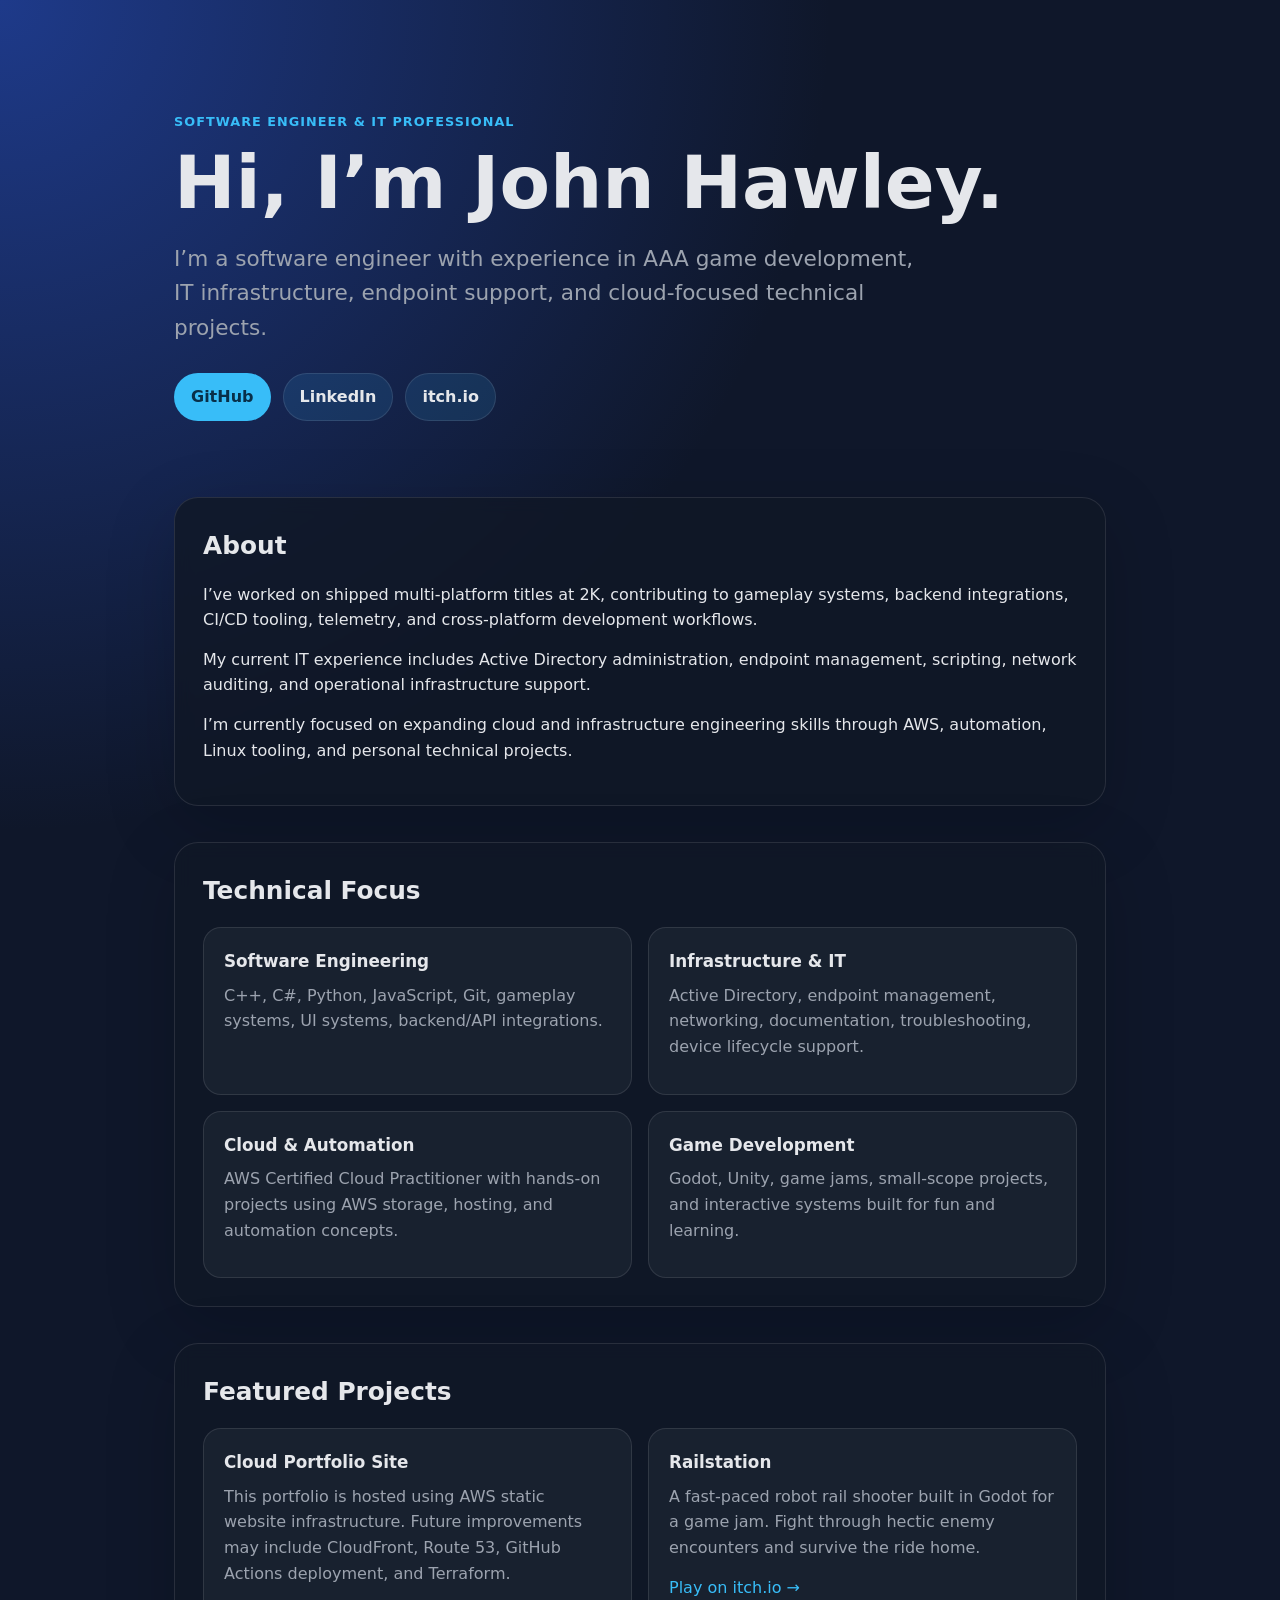
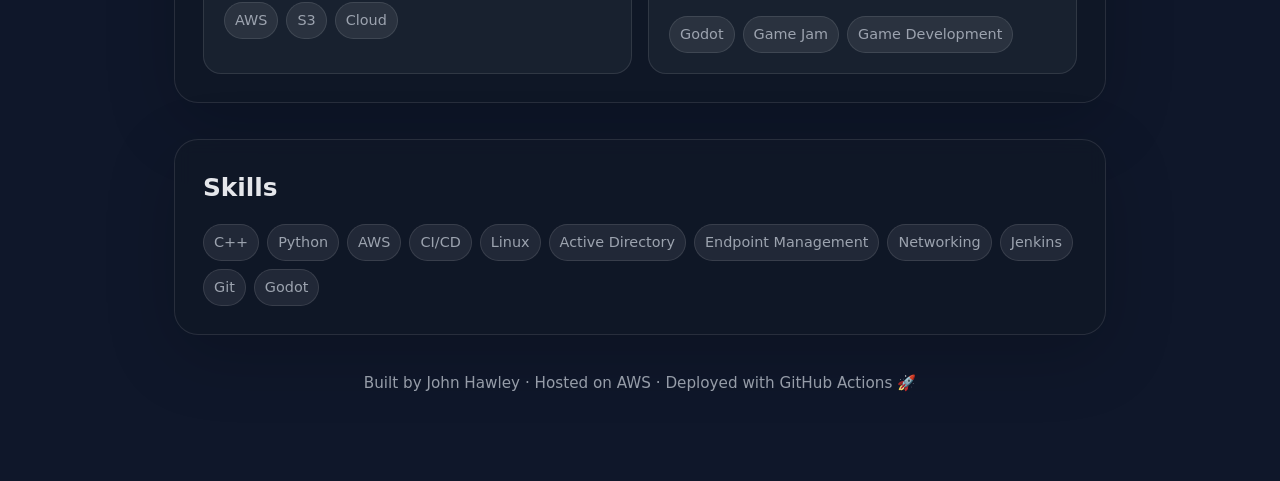
==== site/index.html @ f178b97e "Refactor portfolio directory structure" ====
<!DOCTYPE html>
<html lang="en">
<head>
  <meta charset="UTF-8" />
  <meta name="viewport" content="width=device-width, initial-scale=1.0" />
  <title>John Hawley | Software Engineer & IT Professional</title>
  <meta name="description" content="Portfolio for John Hawley, a software engineer and IT professional focused on cloud, infrastructure, automation, and game development." />
  <style>
    :root {
      --bg: #0f172a;
      --panel: #111827;
      --panel-light: #1f2937;
      --text: #e5e7eb;
      --muted: #9ca3af;
      --accent: #38bdf8;
      --accent-soft: rgba(56, 189, 248, 0.12);
      --border: rgba(255, 255, 255, 0.1);
      --max-width: 980px;
    }

    * {
      box-sizing: border-box;
    }

    body {
      margin: 0;
      font-family: system-ui, -apple-system, BlinkMacSystemFont, "Segoe UI", sans-serif;
      background: radial-gradient(circle at top left, #1e3a8a 0, transparent 34%), var(--bg);
      color: var(--text);
      line-height: 1.6;
    }

    a {
      color: var(--accent);
      text-decoration: none;
    }

    a:hover {
      text-decoration: underline;
    }

    .page {
      max-width: var(--max-width);
      margin: 0 auto;
      padding: 48px 24px 72px;
    }

    header {
      padding: 64px 0 40px;
    }

    .eyebrow {
      color: var(--accent);
      font-weight: 700;
      letter-spacing: 0.08em;
      text-transform: uppercase;
      font-size: 0.8rem;
      margin-bottom: 12px;
    }

    h1 {
      font-size: clamp(2.4rem, 7vw, 4.6rem);
      line-height: 1.05;
      margin: 0 0 20px;
    }

    .subtitle {
      font-size: clamp(1.1rem, 2vw, 1.35rem);
      max-width: 760px;
      color: var(--muted);
      margin-bottom: 28px;
    }

    .actions {
      display: flex;
      flex-wrap: wrap;
      gap: 12px;
      margin-top: 28px;
    }

    .button {
      display: inline-flex;
      align-items: center;
      justify-content: center;
      padding: 10px 16px;
      border-radius: 999px;
      border: 1px solid var(--border);
      background: var(--accent-soft);
      color: var(--text);
      font-weight: 650;
    }

    .button.primary {
      background: var(--accent);
      color: #082f49;
      border-color: transparent;
    }

    section {
      margin-top: 36px;
      padding: 28px;
      background: rgba(17, 24, 39, 0.82);
      border: 1px solid var(--border);
      border-radius: 24px;
      box-shadow: 0 20px 70px rgba(0, 0, 0, 0.18);
      backdrop-filter: blur(8px);
    }

    h2 {
      margin: 0 0 16px;
      font-size: 1.55rem;
    }

    h3 {
      margin: 0 0 8px;
      font-size: 1.05rem;
    }

    p {
      margin: 0 0 14px;
    }

    .grid {
      display: grid;
      grid-template-columns: repeat(2, minmax(0, 1fr));
      gap: 16px;
    }

    .card {
      padding: 20px;
      border: 1px solid var(--border);
      border-radius: 18px;
      background: rgba(31, 41, 55, 0.65);
    }

    .tag-list {
      display: flex;
      flex-wrap: wrap;
      gap: 8px;
      padding: 0;
      margin: 16px 0 0;
      list-style: none;
    }

    .tag {
      padding: 6px 10px;
      border-radius: 999px;
      background: rgba(255, 255, 255, 0.08);
      color: var(--muted);
      font-size: 0.9rem;
      border: 1px solid var(--border);
    }

    .muted {
      color: var(--muted);
    }

    footer {
      color: var(--muted);
      padding: 36px 0 0;
      text-align: center;
      font-size: 0.95rem;
    }

    @media (max-width: 720px) {
      .page {
        padding: 28px 18px 56px;
      }

      header {
        padding-top: 36px;
      }

      section {
        padding: 22px;
      }

      .grid {
        grid-template-columns: 1fr;
      }
    }
  </style>
</head>
<body>
  <main class="page">
    <header>
      <div class="eyebrow">Software Engineer & IT Professional</div>
      <h1>Hi, I’m John Hawley.</h1>
      <p class="subtitle">
        I’m a software engineer with experience in AAA game development, IT infrastructure,
        endpoint support, and cloud-focused technical projects.
      </p>
      <div class="actions">
        <a class="button primary" href="https://github.com/jh318" target="_blank" rel="noreferrer">GitHub</a>
        <a class="button" href="https://www.linkedin.com/in/jh318/" target="_blank" rel="noreferrer">LinkedIn</a>
        <a class="button" href="https://jh318.itch.io/" target="_blank" rel="noreferrer">itch.io</a>
      </div>
    </header>

    <section>
      <h2>About</h2>
      <p>
        I’ve worked on shipped multi-platform titles at 2K, contributing to gameplay systems,
        backend integrations, CI/CD tooling, telemetry, and cross-platform development workflows.
      </p>
      <p>
        My current IT experience includes Active Directory administration, endpoint management,
        scripting, network auditing, and operational infrastructure support.
      </p>
      <p>
        I’m currently focused on expanding cloud and infrastructure engineering skills through AWS,
        automation, Linux tooling, and personal technical projects.
      </p>
    </section>

    <section>
      <h2>Technical Focus</h2>
      <div class="grid">
        <div class="card">
          <h3>Software Engineering</h3>
          <p class="muted">C++, C#, Python, JavaScript, Git, gameplay systems, UI systems, backend/API integrations.</p>
        </div>
        <div class="card">
          <h3>Infrastructure & IT</h3>
          <p class="muted">Active Directory, endpoint management, networking, documentation, troubleshooting, device lifecycle support.</p>
        </div>
        <div class="card">
          <h3>Cloud & Automation</h3>
          <p class="muted">AWS Certified Cloud Practitioner with hands-on projects using AWS storage, hosting, and automation concepts.</p>
        </div>
        <div class="card">
          <h3>Game Development</h3>
          <p class="muted">Godot, Unity, game jams, small-scope projects, and interactive systems built for fun and learning.</p>
        </div>
      </div>
    </section>

    <section>
      <h2>Featured Projects</h2>
      <div class="grid">
        <article class="card">
          <h3>Cloud Portfolio Site</h3>
          <p class="muted">
            This portfolio is hosted using AWS static website infrastructure. Future improvements may include CloudFront,
            Route 53, GitHub Actions deployment, and Terraform.
          </p>
          <ul class="tag-list">
            <li class="tag">AWS</li>
            <li class="tag">S3</li>
            <li class="tag">Cloud</li>
          </ul>
        </article>

        <article class="card">
          <h3>Railstation</h3>
          <p class="muted">
            A fast-paced robot rail shooter built in Godot for a game jam. Fight through hectic enemy encounters and survive the ride home.
          </p>
          <a href="https://jh318.itch.io/railstation" target="_blank" rel="noreferrer">Play on itch.io →</a>
          <ul class="tag-list">
            <li class="tag">Godot</li>
            <li class="tag">Game Jam</li>
            <li class="tag">Game Development</li>
          </ul>
        </article>
      </div>
    </section>

    <section>
      <h2>Skills</h2>
      <ul class="tag-list">
        <li class="tag">C++</li>
        <li class="tag">Python</li>
        <li class="tag">AWS</li>
        <li class="tag">CI/CD</li>
        <li class="tag">Linux</li>
        <li class="tag">Active Directory</li>
        <li class="tag">Endpoint Management</li>
        <li class="tag">Networking</li>
        <li class="tag">Jenkins</li>
        <li class="tag">Git</li>
        <li class="tag">Godot</li>
      </ul>
    </section>

    <footer>
      <p>Built by John Hawley · Hosted on AWS · Deployed with GitHub Actions 🚀</p>
    </footer>
  </main>
</body>
</html>
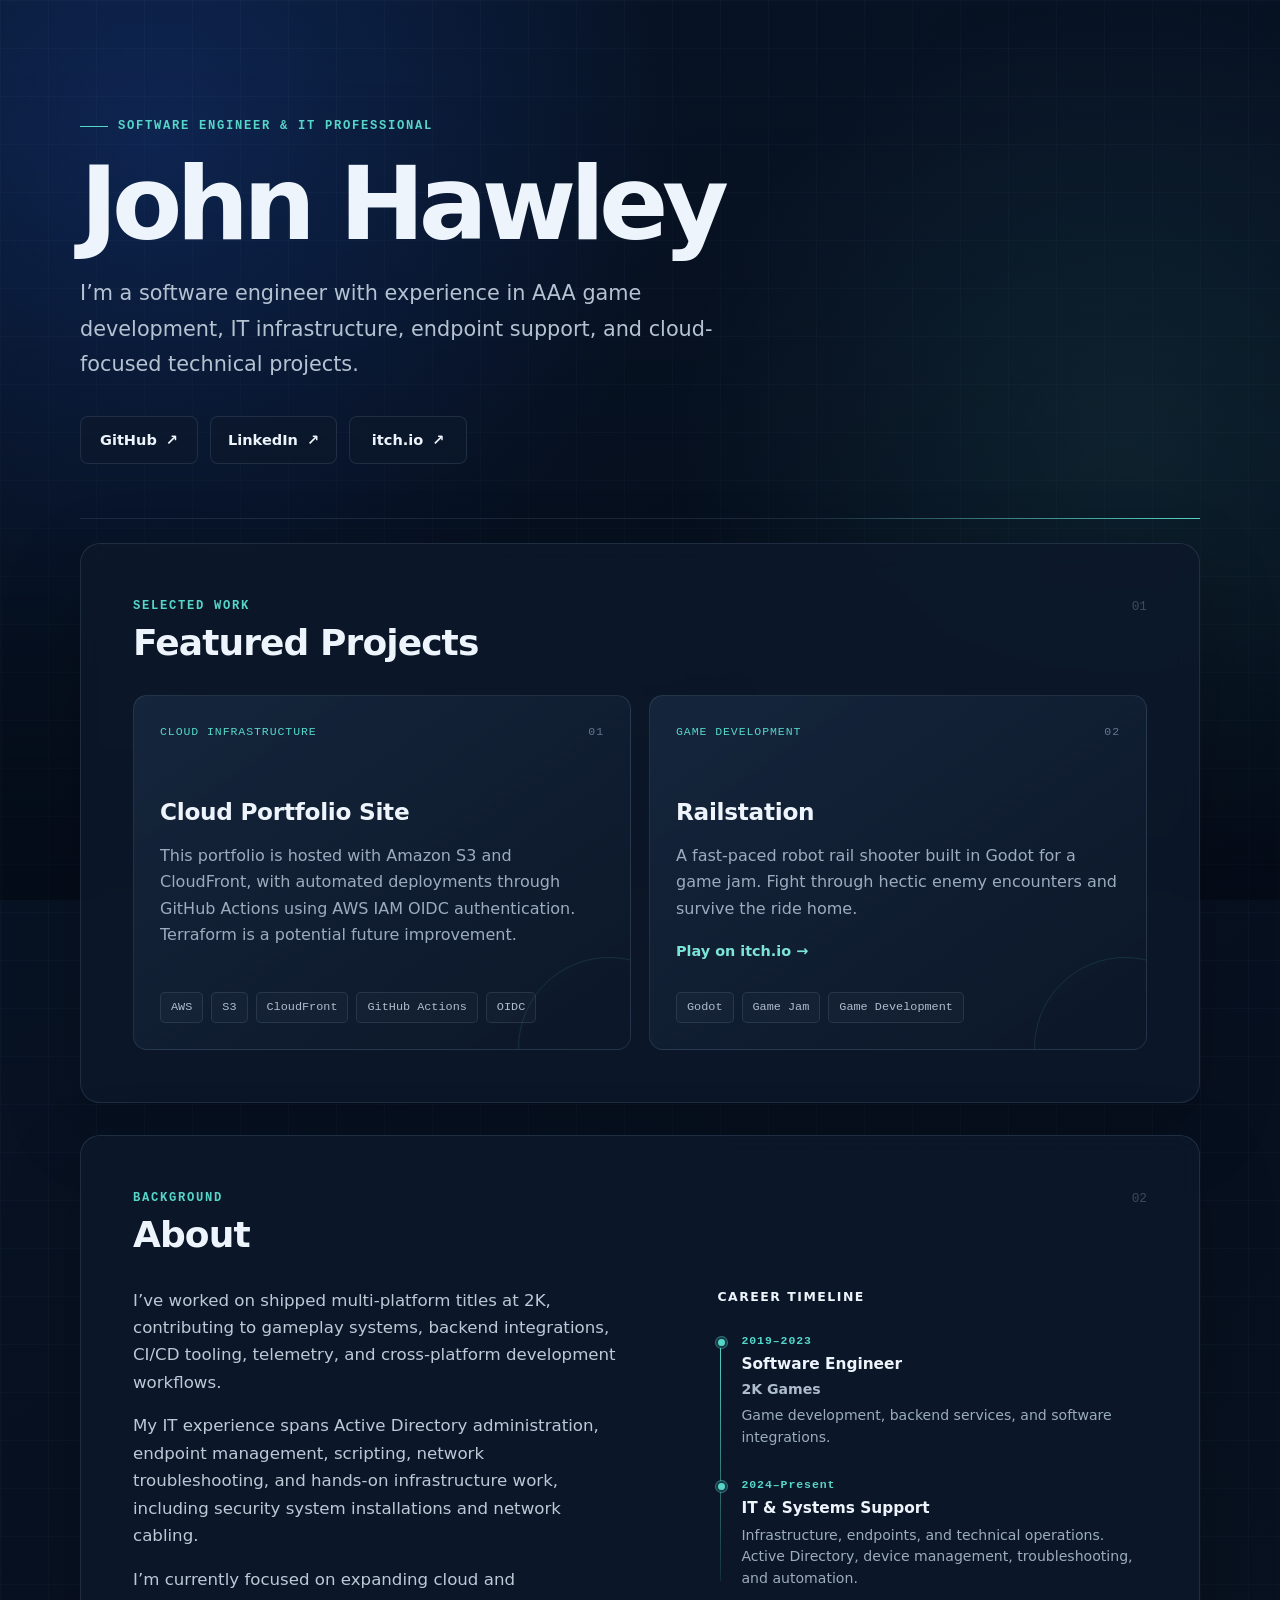
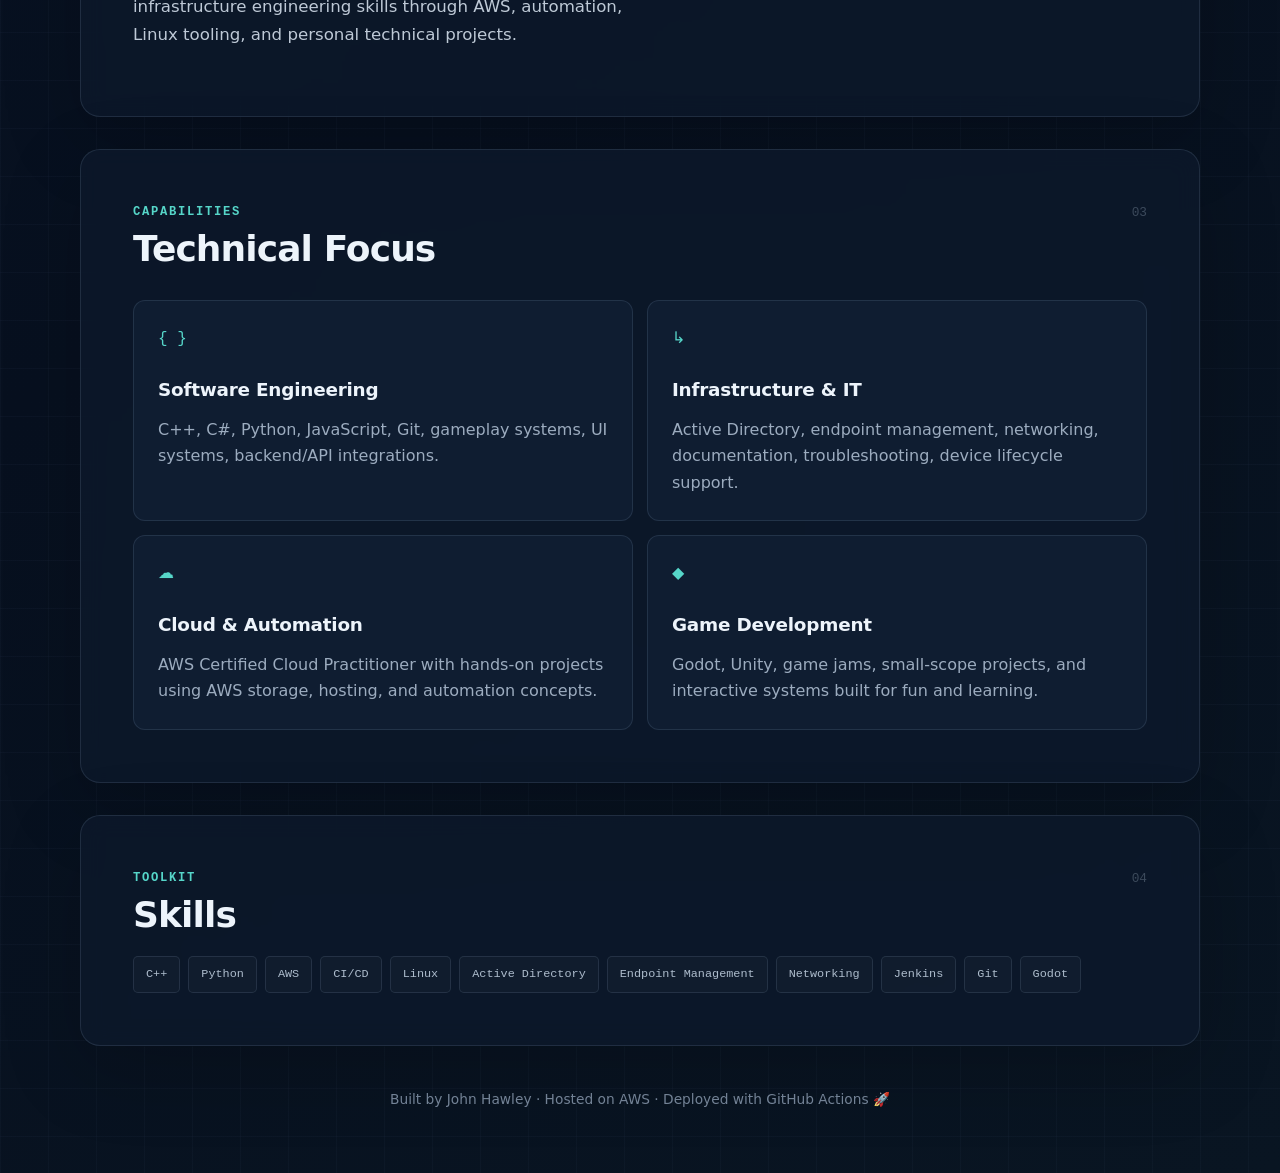
==== commit 713d251e: "Redesign portfolio layout, hero, and career timeline" ====
--- a/site/index.html
+++ b/site/index.html
@@ -5,258 +5,49 @@
   <meta name="viewport" content="width=device-width, initial-scale=1.0" />
   <title>John Hawley | Software Engineer & IT Professional</title>
   <meta name="description" content="Portfolio for John Hawley, a software engineer and IT professional focused on cloud, infrastructure, automation, and game development." />
-  <style>
-    :root {
-      --bg: #0f172a;
-      --panel: #111827;
-      --panel-light: #1f2937;
-      --text: #e5e7eb;
-      --muted: #9ca3af;
-      --accent: #38bdf8;
-      --accent-soft: rgba(56, 189, 248, 0.12);
-      --border: rgba(255, 255, 255, 0.1);
-      --max-width: 980px;
-    }
-
-    * {
-      box-sizing: border-box;
-    }
-
-    body {
-      margin: 0;
-      font-family: system-ui, -apple-system, BlinkMacSystemFont, "Segoe UI", sans-serif;
-      background: radial-gradient(circle at top left, #1e3a8a 0, transparent 34%), var(--bg);
-      color: var(--text);
-      line-height: 1.6;
-    }
-
-    a {
-      color: var(--accent);
-      text-decoration: none;
-    }
-
-    a:hover {
-      text-decoration: underline;
-    }
-
-    .page {
-      max-width: var(--max-width);
-      margin: 0 auto;
-      padding: 48px 24px 72px;
-    }
-
-    header {
-      padding: 64px 0 40px;
-    }
-
-    .eyebrow {
-      color: var(--accent);
-      font-weight: 700;
-      letter-spacing: 0.08em;
-      text-transform: uppercase;
-      font-size: 0.8rem;
-      margin-bottom: 12px;
-    }
-
-    h1 {
-      font-size: clamp(2.4rem, 7vw, 4.6rem);
-      line-height: 1.05;
-      margin: 0 0 20px;
-    }
-
-    .subtitle {
-      font-size: clamp(1.1rem, 2vw, 1.35rem);
-      max-width: 760px;
-      color: var(--muted);
-      margin-bottom: 28px;
-    }
-
-    .actions {
-      display: flex;
-      flex-wrap: wrap;
-      gap: 12px;
-      margin-top: 28px;
-    }
-
-    .button {
-      display: inline-flex;
-      align-items: center;
-      justify-content: center;
-      padding: 10px 16px;
-      border-radius: 999px;
-      border: 1px solid var(--border);
-      background: var(--accent-soft);
-      color: var(--text);
-      font-weight: 650;
-    }
-
-    .button.primary {
-      background: var(--accent);
-      color: #082f49;
-      border-color: transparent;
-    }
-
-    section {
-      margin-top: 36px;
-      padding: 28px;
-      background: rgba(17, 24, 39, 0.82);
-      border: 1px solid var(--border);
-      border-radius: 24px;
-      box-shadow: 0 20px 70px rgba(0, 0, 0, 0.18);
-      backdrop-filter: blur(8px);
-    }
-
-    h2 {
-      margin: 0 0 16px;
-      font-size: 1.55rem;
-    }
-
-    h3 {
-      margin: 0 0 8px;
-      font-size: 1.05rem;
-    }
-
-    p {
-      margin: 0 0 14px;
-    }
-
-    .grid {
-      display: grid;
-      grid-template-columns: repeat(2, minmax(0, 1fr));
-      gap: 16px;
-    }
-
-    .card {
-      padding: 20px;
-      border: 1px solid var(--border);
-      border-radius: 18px;
-      background: rgba(31, 41, 55, 0.65);
-    }
-
-    .tag-list {
-      display: flex;
-      flex-wrap: wrap;
-      gap: 8px;
-      padding: 0;
-      margin: 16px 0 0;
-      list-style: none;
-    }
-
-    .tag {
-      padding: 6px 10px;
-      border-radius: 999px;
-      background: rgba(255, 255, 255, 0.08);
-      color: var(--muted);
-      font-size: 0.9rem;
-      border: 1px solid var(--border);
-    }
-
-    .muted {
-      color: var(--muted);
-    }
-
-    footer {
-      color: var(--muted);
-      padding: 36px 0 0;
-      text-align: center;
-      font-size: 0.95rem;
-    }
-
-    @media (max-width: 720px) {
-      .page {
-        padding: 28px 18px 56px;
-      }
-
-      header {
-        padding-top: 36px;
-      }
-
-      section {
-        padding: 22px;
-      }
-
-      .grid {
-        grid-template-columns: 1fr;
-      }
-    }
-  </style>
+  <link rel="stylesheet" href="css/style.css" />
 </head>
 <body>
   <main class="page">
-    <header>
-      <div class="eyebrow">Software Engineer & IT Professional</div>
-      <h1>Hi, I’m John Hawley.</h1>
-      <p class="subtitle">
-        I’m a software engineer with experience in AAA game development, IT infrastructure,
-        endpoint support, and cloud-focused technical projects.
-      </p>
-      <div class="actions">
-        <a class="button primary" href="https://github.com/jh318" target="_blank" rel="noreferrer">GitHub</a>
-        <a class="button" href="https://www.linkedin.com/in/jh318/" target="_blank" rel="noreferrer">LinkedIn</a>
-        <a class="button" href="https://jh318.itch.io/" target="_blank" rel="noreferrer">itch.io</a>
+    <header class="hero">
+      <div class="hero-content">
+        <div class="eyebrow"><span aria-hidden="true"></span> Software Engineer & IT Professional</div>
+        <h1>John Hawley</h1>
+        <p class="subtitle">
+          I’m a software engineer with experience in AAA game development, IT infrastructure,
+          endpoint support, and cloud-focused technical projects.
+        </p>
+        <div class="actions">
+          <a class="button" href="https://github.com/jh318" target="_blank" rel="noreferrer">GitHub <span aria-hidden="true">↗</span></a>
+          <a class="button" href="https://www.linkedin.com/in/jh318/" target="_blank" rel="noreferrer">LinkedIn <span aria-hidden="true">↗</span></a>
+          <a class="button" href="https://jh318.itch.io/" target="_blank" rel="noreferrer">itch.io <span aria-hidden="true">↗</span></a>
+        </div>
       </div>
     </header>
 
-    <section>
-      <h2>About</h2>
-      <p>
-        I’ve worked on shipped multi-platform titles at 2K, contributing to gameplay systems,
-        backend integrations, CI/CD tooling, telemetry, and cross-platform development workflows.
-      </p>
-      <p>
-        My current IT experience includes Active Directory administration, endpoint management,
-        scripting, network auditing, and operational infrastructure support.
-      </p>
-      <p>
-        I’m currently focused on expanding cloud and infrastructure engineering skills through AWS,
-        automation, Linux tooling, and personal technical projects.
-      </p>
-    </section>
-
-    <section>
-      <h2>Technical Focus</h2>
-      <div class="grid">
-        <div class="card">
-          <h3>Software Engineering</h3>
-          <p class="muted">C++, C#, Python, JavaScript, Git, gameplay systems, UI systems, backend/API integrations.</p>
-        </div>
-        <div class="card">
-          <h3>Infrastructure & IT</h3>
-          <p class="muted">Active Directory, endpoint management, networking, documentation, troubleshooting, device lifecycle support.</p>
-        </div>
-        <div class="card">
-          <h3>Cloud & Automation</h3>
-          <p class="muted">AWS Certified Cloud Practitioner with hands-on projects using AWS storage, hosting, and automation concepts.</p>
-        </div>
-        <div class="card">
-          <h3>Game Development</h3>
-          <p class="muted">Godot, Unity, game jams, small-scope projects, and interactive systems built for fun and learning.</p>
-        </div>
-      </div>
-    </section>
-
-    <section>
-      <h2>Featured Projects</h2>
-      <div class="grid">
-        <article class="card">
+    <section class="section projects" aria-labelledby="projects-title">
+      <div class="section-heading"><div><p class="section-kicker">Selected work</p><h2 id="projects-title">Featured Projects</h2></div><span class="section-index" aria-hidden="true">01</span></div>
+      <div class="project-grid">
+        <article class="project-card">
+          <div class="project-topline"><span class="project-type">Cloud infrastructure</span><span aria-hidden="true">01</span></div>
           <h3>Cloud Portfolio Site</h3>
           <p class="muted">
-            This portfolio is hosted using AWS static website infrastructure. Future improvements may include CloudFront,
-            Route 53, GitHub Actions deployment, and Terraform.
+            This portfolio is hosted with Amazon S3 and CloudFront, with automated deployments through GitHub Actions
+            using AWS IAM OIDC authentication. Terraform is a potential future improvement.
           </p>
           <ul class="tag-list">
             <li class="tag">AWS</li>
             <li class="tag">S3</li>
-            <li class="tag">Cloud</li>
+            <li class="tag">CloudFront</li>
+            <li class="tag">GitHub Actions</li>
+            <li class="tag">OIDC</li>
           </ul>
         </article>
-
-        <article class="card">
+        <article class="project-card">
+          <div class="project-topline"><span class="project-type">Game development</span><span aria-hidden="true">02</span></div>
           <h3>Railstation</h3>
-          <p class="muted">
-            A fast-paced robot rail shooter built in Godot for a game jam. Fight through hectic enemy encounters and survive the ride home.
-          </p>
-          <a href="https://jh318.itch.io/railstation" target="_blank" rel="noreferrer">Play on itch.io →</a>
+          <p class="muted">A fast-paced robot rail shooter built in Godot for a game jam. Fight through hectic enemy encounters and survive the ride home.</p>
+          <a class="project-link" href="https://jh318.itch.io/railstation" target="_blank" rel="noreferrer">Play on itch.io <span aria-hidden="true">→</span></a>
           <ul class="tag-list">
             <li class="tag">Godot</li>
             <li class="tag">Game Jam</li>
@@ -266,8 +57,70 @@
       </div>
     </section>
 
-    <section>
-      <h2>Skills</h2>
+    <section class="section about" aria-labelledby="about-title">
+      <div class="section-heading"><div><p class="section-kicker">Background</p><h2 id="about-title">About</h2></div><span class="section-index" aria-hidden="true">02</span></div>
+      <div class="about-layout">
+        <div class="about-copy">
+          <p>
+            I’ve worked on shipped multi-platform titles at 2K, contributing to gameplay systems,
+            backend integrations, CI/CD tooling, telemetry, and cross-platform development workflows.
+          </p>
+          <p>
+            My IT experience spans Active Directory administration, endpoint management, scripting, 
+            network troubleshooting, and hands-on infrastructure work, including security system installations and network cabling.
+          </p>
+          <p>
+            I’m currently focused on expanding cloud and infrastructure engineering skills through AWS,
+            automation, Linux tooling, and personal technical projects.
+          </p>
+        </div>
+        <div class="career" aria-labelledby="career-title">
+          <h3 id="career-title">Career timeline</h3>
+          <ol class="timeline">
+            <li>
+              <time>2019–2023</time>
+              <h4>Software Engineer</h4>
+              <p class="timeline-org">2K Games</p>
+              <p>Game development, backend services, and software integrations.</p>
+            </li>
+            <li>
+              <time>2024–Present</time>
+              <h4>IT &amp; Systems Support</h4>
+              <p>Infrastructure, endpoints, and technical operations.<br />Active Directory, device management, troubleshooting, and automation.</p>
+            </li>
+          </ol>
+        </div>
+      </div>
+    </section>
+
+    <section class="section focus" aria-labelledby="focus-title">
+      <div class="section-heading"><div><p class="section-kicker">Capabilities</p><h2 id="focus-title">Technical Focus</h2></div><span class="section-index" aria-hidden="true">03</span></div>
+      <div class="grid">
+        <div class="card">
+          <span class="card-icon" aria-hidden="true">{ }</span>
+          <h3>Software Engineering</h3>
+          <p class="muted">C++, C#, Python, JavaScript, Git, gameplay systems, UI systems, backend/API integrations.</p>
+        </div>
+        <div class="card">
+          <span class="card-icon" aria-hidden="true">↳</span>
+          <h3>Infrastructure & IT</h3>
+          <p class="muted">Active Directory, endpoint management, networking, documentation, troubleshooting, device lifecycle support.</p>
+        </div>
+        <div class="card">
+          <span class="card-icon" aria-hidden="true">☁</span>
+          <h3>Cloud & Automation</h3>
+          <p class="muted">AWS Certified Cloud Practitioner with hands-on projects using AWS storage, hosting, and automation concepts.</p>
+        </div>
+        <div class="card">
+          <span class="card-icon" aria-hidden="true">◆</span>
+          <h3>Game Development</h3>
+          <p class="muted">Godot, Unity, game jams, small-scope projects, and interactive systems built for fun and learning.</p>
+        </div>
+      </div>
+    </section>
+
+    <section class="section skills" aria-labelledby="skills-title">
+      <div class="section-heading compact"><div><p class="section-kicker">Toolkit</p><h2 id="skills-title">Skills</h2></div><span class="section-index" aria-hidden="true">04</span></div>
       <ul class="tag-list">
         <li class="tag">C++</li>
         <li class="tag">Python</li>
--- a/site/css/style.css
+++ b/site/css/style.css
@@ -0,0 +1,325 @@
+:root {
+  --bg: #07101f;
+  --panel: rgba(13, 25, 43, 0.82);
+  --text: #edf4fb;
+  --muted: #9cacbf;
+  --accent: #56d6c9;
+  --accent-strong: #7ce5da;
+  --accent-soft: rgba(86, 214, 201, 0.1);
+  --border: rgba(157, 181, 210, 0.14);
+  --border-bright: rgba(86, 214, 201, 0.28);
+  --max-width: 1120px;
+}
+
+* { box-sizing: border-box; }
+html { scroll-behavior: smooth; }
+
+body {
+  margin: 0;
+  min-height: 100vh;
+  font-family: Inter, ui-sans-serif, system-ui, -apple-system, BlinkMacSystemFont, "Segoe UI", sans-serif;
+  background-color: var(--bg);
+  background-image:
+    linear-gradient(rgba(125, 169, 207, 0.035) 1px, transparent 1px),
+    linear-gradient(90deg, rgba(125, 169, 207, 0.035) 1px, transparent 1px),
+    radial-gradient(circle at 12% 5%, rgba(37, 99, 235, 0.24), transparent 33rem),
+    radial-gradient(circle at 88% 16%, rgba(86, 214, 201, 0.11), transparent 28rem),
+    linear-gradient(145deg, #081426 0%, #07101f 55%, #091522 100%);
+  background-size: 48px 48px, 48px 48px, auto, auto, auto;
+  color: var(--text);
+  line-height: 1.65;
+}
+
+body::before {
+  content: "";
+  position: fixed;
+  inset: 0;
+  pointer-events: none;
+  background: linear-gradient(180deg, transparent 0%, rgba(3, 8, 17, 0.25) 70%, rgba(3, 8, 17, 0.55) 100%);
+  z-index: -1;
+}
+
+a { color: var(--accent-strong); text-decoration: none; }
+a:hover { color: #a7f3eb; }
+a:focus-visible { outline: 2px solid var(--accent); outline-offset: 4px; }
+
+.page {
+  width: min(calc(100% - 48px), var(--max-width));
+  margin: 0 auto;
+  padding: 40px 0 64px;
+}
+
+.hero {
+  position: relative;
+  display: flex;
+  align-items: center;
+  min-height: 460px;
+  padding: 76px 0 54px;
+  border-bottom: 1px solid var(--border);
+}
+
+.hero::after {
+  content: "";
+  position: absolute;
+  right: 0;
+  bottom: -1px;
+  width: 34%;
+  height: 1px;
+  background: linear-gradient(90deg, transparent, var(--accent));
+}
+
+.hero-content {
+  position: relative;
+  z-index: 1;
+  width: min(100%, 820px);
+}
+
+.eyebrow,
+.section-kicker {
+  color: var(--accent);
+  font-family: ui-monospace, SFMono-Regular, Menlo, Monaco, Consolas, monospace;
+  font-size: 0.76rem;
+  font-weight: 700;
+  letter-spacing: 0.14em;
+  text-transform: uppercase;
+}
+
+.eyebrow { display: flex; align-items: center; gap: 10px; margin-bottom: 20px; }
+.eyebrow span { width: 28px; height: 1px; background: currentColor; }
+
+h1 {
+  max-width: 780px;
+  margin: 0 0 24px;
+  color: var(--text);
+  font-size: clamp(3.5rem, 8vw, 6.75rem);
+  font-weight: 780;
+  letter-spacing: -0.06em;
+  line-height: 0.94;
+}
+
+.subtitle {
+  max-width: 710px;
+  margin: 0;
+  color: #b5c2d1;
+  font-size: clamp(1.05rem, 2vw, 1.3rem);
+  line-height: 1.7;
+}
+
+.actions { display: flex; flex-wrap: wrap; gap: 12px; margin-top: 34px; }
+
+.button {
+  display: inline-flex;
+  align-items: center;
+  justify-content: center;
+  gap: 9px;
+  min-width: 118px;
+  padding: 11px 17px;
+  border: 1px solid var(--border);
+  border-radius: 8px;
+  background: rgba(12, 25, 43, 0.7);
+  color: var(--text);
+  font-size: 0.91rem;
+  font-weight: 700;
+  transition: border-color 160ms ease, background-color 160ms ease, transform 160ms ease;
+}
+
+.button:hover {
+  border-color: var(--border-bright);
+  background: var(--accent-soft);
+  color: var(--text);
+  transform: translateY(-2px);
+}
+
+.button.primary { background: var(--accent); border-color: transparent; color: #052321; }
+.button.primary:hover { background: var(--accent-strong); color: #052321; }
+
+.section {
+  margin-top: 32px;
+  padding: clamp(28px, 5vw, 52px);
+  border: 1px solid var(--border);
+  border-radius: 20px;
+  background: var(--panel);
+  box-shadow: 0 24px 80px rgba(0, 0, 0, 0.18);
+  backdrop-filter: blur(12px);
+}
+
+.hero + .projects { margin-top: 24px; }
+
+.section-heading { display: flex; align-items: flex-start; justify-content: space-between; gap: 24px; margin-bottom: 30px; }
+.section-heading.compact { margin-bottom: 20px; }
+.section-kicker { margin: 0 0 5px; }
+.section-index { color: rgba(156, 172, 191, 0.34); font-family: ui-monospace, monospace; font-size: 0.8rem; }
+
+h2 { margin: 0; font-size: clamp(1.75rem, 3vw, 2.25rem); letter-spacing: -0.025em; line-height: 1.2; }
+h3 { margin: 0 0 12px; font-size: 1.15rem; letter-spacing: -0.012em; }
+p { margin: 0 0 16px; }
+
+.project-grid { display: grid; grid-template-columns: repeat(2, minmax(0, 1fr)); gap: 18px; }
+
+.project-card {
+  position: relative;
+  display: flex;
+  flex-direction: column;
+  min-height: 340px;
+  padding: 26px;
+  overflow: hidden;
+  border: 1px solid var(--border);
+  border-radius: 14px;
+  background: linear-gradient(145deg, rgba(26, 44, 68, 0.72), rgba(12, 24, 41, 0.88));
+  transition: border-color 180ms ease, transform 180ms ease;
+}
+
+.project-card::after {
+  content: "";
+  position: absolute;
+  right: -70px;
+  bottom: -90px;
+  width: 180px;
+  height: 180px;
+  border: 1px solid var(--border-bright);
+  border-radius: 50%;
+  opacity: 0.45;
+}
+
+.project-card:hover { border-color: var(--border-bright); transform: translateY(-3px); }
+.project-topline {
+  display: flex;
+  justify-content: space-between;
+  margin-bottom: 52px;
+  color: #65778e;
+  font-family: ui-monospace, monospace;
+  font-size: 0.72rem;
+  text-transform: uppercase;
+  letter-spacing: 0.08em;
+}
+
+.project-type { color: var(--accent); }
+.project-card h3 { font-size: 1.45rem; }
+.project-card .muted { flex-grow: 1; }
+.project-link { position: relative; z-index: 1; width: fit-content; margin: 2px 0 8px; font-weight: 700; font-size: 0.9rem; }
+
+.grid { display: grid; grid-template-columns: repeat(2, minmax(0, 1fr)); gap: 14px; }
+.card { padding: 24px; border: 1px solid var(--border); border-radius: 12px; background: rgba(20, 36, 58, 0.58); }
+.card-icon { display: inline-block; margin-bottom: 22px; color: var(--accent); font-family: ui-monospace, monospace; font-size: 1rem; }
+.card p { margin-bottom: 0; }
+.muted { color: var(--muted); }
+
+.about-layout {
+  display: grid;
+  grid-template-columns: minmax(0, 1.05fr) minmax(340px, 0.95fr);
+  gap: clamp(42px, 7vw, 76px);
+  align-items: start;
+}
+
+.about-copy { max-width: 620px; }
+.about-copy p { color: #bec9d6; font-size: 1.04rem; }
+
+.career {
+  padding-left: clamp(0px, 1.5vw, 16px);
+}
+
+.career > h3 {
+  margin-bottom: 24px;
+  color: var(--text);
+  font-size: 0.78rem;
+  font-weight: 700;
+  letter-spacing: 0.12em;
+  text-transform: uppercase;
+}
+
+.timeline {
+  position: relative;
+  margin: 0;
+  padding: 0 0 0 24px;
+  list-style: none;
+}
+
+.timeline::before {
+  content: "";
+  position: absolute;
+  top: 7px;
+  bottom: 9px;
+  left: 3px;
+  width: 1px;
+  background: linear-gradient(var(--accent), rgba(86, 214, 201, 0.12));
+}
+
+.timeline li {
+  position: relative;
+  padding: 0 0 26px;
+}
+
+.timeline li:last-child { padding-bottom: 0; }
+
+.timeline li::before {
+  content: "";
+  position: absolute;
+  top: 6px;
+  left: -25px;
+  width: 7px;
+  height: 7px;
+  border: 2px solid var(--panel);
+  border-radius: 50%;
+  background: var(--accent);
+  box-shadow: 0 0 0 1px rgba(86, 214, 201, 0.5);
+}
+
+.timeline time {
+  display: block;
+  margin-bottom: 4px;
+  color: var(--accent);
+  font-family: ui-monospace, SFMono-Regular, Menlo, Monaco, Consolas, monospace;
+  font-size: 0.72rem;
+  font-weight: 700;
+  letter-spacing: 0.08em;
+}
+
+.timeline h4 {
+  margin: 0 0 5px;
+  color: var(--text);
+  font-size: 0.96rem;
+  line-height: 1.4;
+}
+
+.timeline p { margin: 0; color: var(--muted); font-size: 0.88rem; line-height: 1.55; }
+.timeline .timeline-org { margin: -2px 0 5px; color: #aebdcd; font-weight: 650; }
+
+.tag-list { display: flex; flex-wrap: wrap; gap: 8px; padding: 0; margin: 20px 0 0; list-style: none; }
+.tag {
+  padding: 5px 10px;
+  border: 1px solid var(--border);
+  border-radius: 5px;
+  background: rgba(255, 255, 255, 0.025);
+  color: #aebdcd;
+  font-family: ui-monospace, monospace;
+  font-size: 0.74rem;
+}
+
+.skills .tag-list { margin-top: 0; }
+.skills .tag { padding: 8px 12px; }
+
+footer { padding: 42px 0 0; color: #78889c; text-align: center; font-size: 0.86rem; }
+footer p { margin: 0; }
+
+@media (max-width: 820px) {
+  .hero { min-height: auto; padding: 72px 0 52px; }
+  .about-layout { grid-template-columns: 1fr; gap: 34px; }
+  .about-copy { max-width: 100%; }
+  .career { padding-left: 0; }
+}
+
+@media (max-width: 680px) {
+  .page { width: min(calc(100% - 32px), var(--max-width)); padding-top: 16px; }
+  .hero { padding: 56px 0 42px; }
+  h1 { font-size: clamp(3rem, 15vw, 4.3rem); }
+  .section { margin-top: 20px; padding: 26px 20px; border-radius: 16px; }
+  .project-grid, .grid { grid-template-columns: 1fr; }
+  .project-card { min-height: 300px; padding: 22px; }
+  .project-topline { margin-bottom: 38px; }
+  .button { flex: 1 1 100px; }
+}
+
+@media (prefers-reduced-motion: reduce) {
+  html { scroll-behavior: auto; }
+  *, *::before, *::after { transition-duration: 0.01ms !important; }
+}
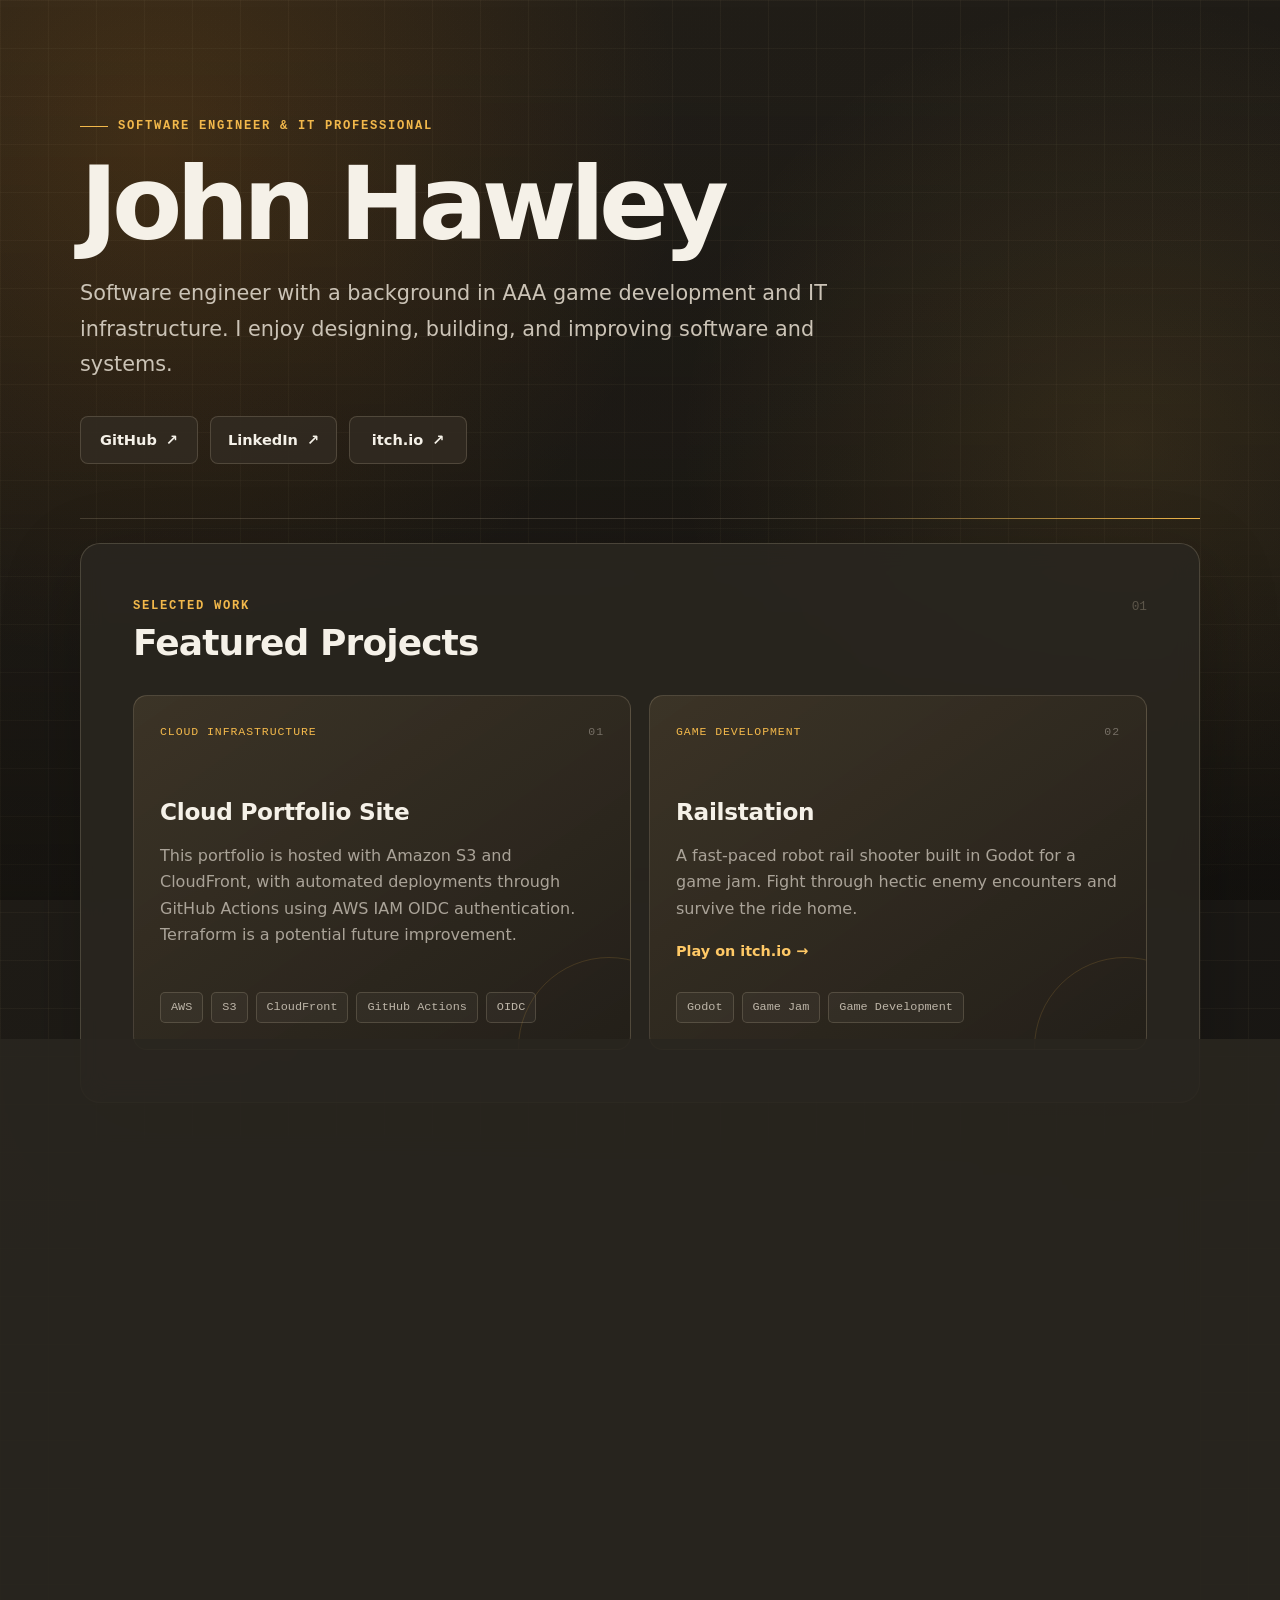
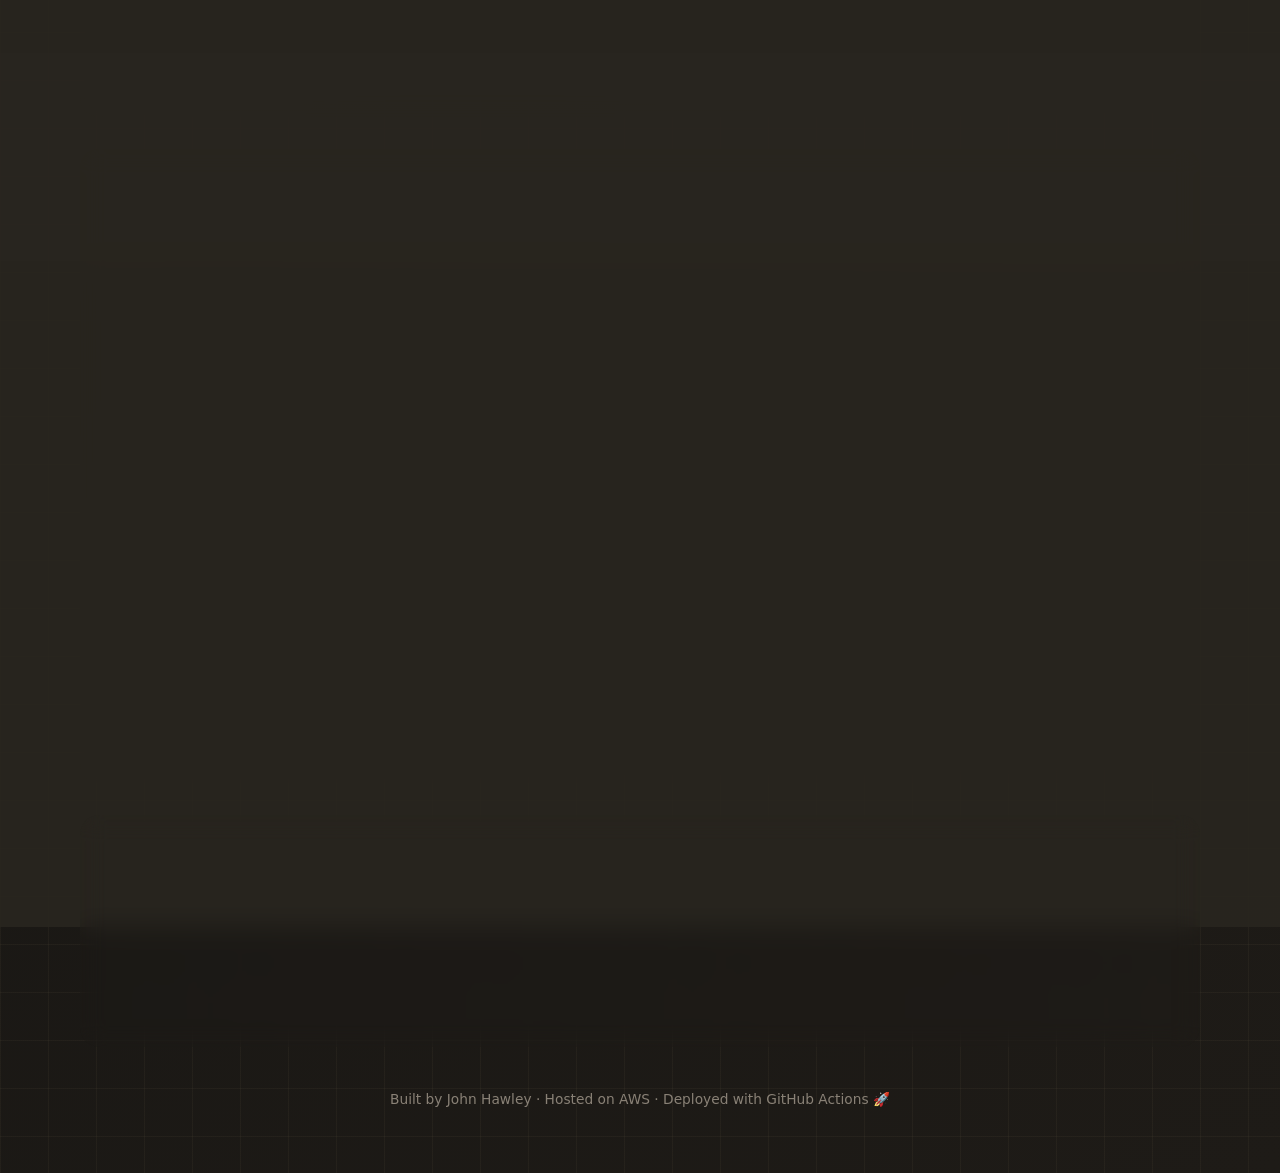
==== commit fb228ebc: "Finalize portfolio redesign" ====
--- a/site/index.html
+++ b/site/index.html
@@ -14,8 +14,8 @@
         <div class="eyebrow"><span aria-hidden="true"></span> Software Engineer & IT Professional</div>
         <h1>John Hawley</h1>
         <p class="subtitle">
-          I’m a software engineer with experience in AAA game development, IT infrastructure,
-          endpoint support, and cloud-focused technical projects.
+          Software engineer with a background in AAA game development and IT infrastructure. 
+          I enjoy designing, building, and improving software and systems.
         </p>
         <div class="actions">
           <a class="button" href="https://github.com/jh318" target="_blank" rel="noreferrer">GitHub <span aria-hidden="true">↗</span></a>
--- a/site/css/style.css
+++ b/site/css/style.css
@@ -1,13 +1,46 @@
 :root {
-  --bg: #07101f;
-  --panel: rgba(13, 25, 43, 0.82);
-  --text: #edf4fb;
-  --muted: #9cacbf;
-  --accent: #56d6c9;
-  --accent-strong: #7ce5da;
-  --accent-soft: rgba(86, 214, 201, 0.1);
-  --border: rgba(157, 181, 210, 0.14);
-  --border-bright: rgba(86, 214, 201, 0.28);
+  /* Page background and lighting */
+  --bg: #191714;
+  --bg-gradient-start: #242019;
+  --bg-gradient-end: #1e1b17;
+  --bg-grid-line: rgba(222, 197, 149, 0.045);
+  --bg-glow-primary: rgba(180, 106, 20, 0.22);
+  --bg-glow-accent: rgba(242, 184, 75, 0.12);
+  --bg-overlay-mid: rgba(8, 7, 5, 0.18);
+  --bg-overlay-end: rgba(8, 7, 5, 0.36);
+
+  /* Surfaces and depth */
+  --panel: rgba(42, 38, 32, 0.9);
+  --button-bg: rgba(49, 43, 33, 0.88);
+  --project-bg-start: rgba(65, 56, 41, 0.82);
+  --project-bg-end: rgba(35, 31, 25, 0.94);
+  --card-bg: rgba(52, 46, 36, 0.74);
+  --tag-bg: rgba(255, 255, 255, 0.04);
+  --shadow: rgba(0, 0, 0, 0.22);
+
+  /* Text */
+  --text: #f5f1e8;
+  --muted: #aaa398;
+  --text-intro: #cbc3b6;
+  --text-body: #d2cabd;
+  --text-soft: #bdb5a8;
+  --text-dim: #756e64;
+  --text-footer: #898176;
+
+  /* Accent and interactions */
+  --accent: #f2b84b;
+  --accent-strong: #ffc966;
+  --accent-hover: #ffdc91;
+  --accent-soft: rgba(242, 184, 75, 0.1);
+  --accent-line-soft: rgba(242, 184, 75, 0.12);
+  --accent-ring: rgba(242, 184, 75, 0.5);
+  --accent-contrast: #241704;
+
+  /* Borders and indicators */
+  --border: rgba(224, 207, 177, 0.19);
+  --border-bright: rgba(242, 184, 75, 0.34);
+  --section-index: rgba(190, 178, 157, 0.34);
+
   --max-width: 1120px;
 }
 
@@ -20,11 +53,11 @@
   font-family: Inter, ui-sans-serif, system-ui, -apple-system, BlinkMacSystemFont, "Segoe UI", sans-serif;
   background-color: var(--bg);
   background-image:
-    linear-gradient(rgba(125, 169, 207, 0.035) 1px, transparent 1px),
-    linear-gradient(90deg, rgba(125, 169, 207, 0.035) 1px, transparent 1px),
-    radial-gradient(circle at 12% 5%, rgba(37, 99, 235, 0.24), transparent 33rem),
-    radial-gradient(circle at 88% 16%, rgba(86, 214, 201, 0.11), transparent 28rem),
-    linear-gradient(145deg, #081426 0%, #07101f 55%, #091522 100%);
+    linear-gradient(var(--bg-grid-line) 1px, transparent 1px),
+    linear-gradient(90deg, var(--bg-grid-line) 1px, transparent 1px),
+    radial-gradient(circle at 12% 5%, var(--bg-glow-primary), transparent 33rem),
+    radial-gradient(circle at 88% 16%, var(--bg-glow-accent), transparent 28rem),
+    linear-gradient(145deg, var(--bg-gradient-start) 0%, var(--bg) 55%, var(--bg-gradient-end) 100%);
   background-size: 48px 48px, 48px 48px, auto, auto, auto;
   color: var(--text);
   line-height: 1.65;
@@ -35,12 +68,12 @@
   position: fixed;
   inset: 0;
   pointer-events: none;
-  background: linear-gradient(180deg, transparent 0%, rgba(3, 8, 17, 0.25) 70%, rgba(3, 8, 17, 0.55) 100%);
+  background: linear-gradient(180deg, transparent 0%, var(--bg-overlay-mid) 70%, var(--bg-overlay-end) 100%);
   z-index: -1;
 }
 
 a { color: var(--accent-strong); text-decoration: none; }
-a:hover { color: #a7f3eb; }
+a:hover { color: var(--accent-hover); }
 a:focus-visible { outline: 2px solid var(--accent); outline-offset: 4px; }
 
 .page {
@@ -98,9 +131,9 @@
 }
 
 .subtitle {
-  max-width: 710px;
+  max-width: 800px;
   margin: 0;
-  color: #b5c2d1;
+  color: var(--text-intro);
   font-size: clamp(1.05rem, 2vw, 1.3rem);
   line-height: 1.7;
 }
@@ -116,7 +149,7 @@
   padding: 11px 17px;
   border: 1px solid var(--border);
   border-radius: 8px;
-  background: rgba(12, 25, 43, 0.7);
+  background: var(--button-bg);
   color: var(--text);
   font-size: 0.91rem;
   font-weight: 700;
@@ -130,8 +163,8 @@
   transform: translateY(-2px);
 }
 
-.button.primary { background: var(--accent); border-color: transparent; color: #052321; }
-.button.primary:hover { background: var(--accent-strong); color: #052321; }
+.button.primary { background: var(--accent); border-color: transparent; color: var(--accent-contrast); }
+.button.primary:hover { background: var(--accent-strong); color: var(--accent-contrast); }
 
 .section {
   margin-top: 32px;
@@ -139,7 +172,7 @@
   border: 1px solid var(--border);
   border-radius: 20px;
   background: var(--panel);
-  box-shadow: 0 24px 80px rgba(0, 0, 0, 0.18);
+  box-shadow: 0 24px 80px var(--shadow);
   backdrop-filter: blur(12px);
 }
 
@@ -148,7 +181,7 @@
 .section-heading { display: flex; align-items: flex-start; justify-content: space-between; gap: 24px; margin-bottom: 30px; }
 .section-heading.compact { margin-bottom: 20px; }
 .section-kicker { margin: 0 0 5px; }
-.section-index { color: rgba(156, 172, 191, 0.34); font-family: ui-monospace, monospace; font-size: 0.8rem; }
+.section-index { color: var(--section-index); font-family: ui-monospace, monospace; font-size: 0.8rem; }
 
 h2 { margin: 0; font-size: clamp(1.75rem, 3vw, 2.25rem); letter-spacing: -0.025em; line-height: 1.2; }
 h3 { margin: 0 0 12px; font-size: 1.15rem; letter-spacing: -0.012em; }
@@ -165,7 +198,7 @@
   overflow: hidden;
   border: 1px solid var(--border);
   border-radius: 14px;
-  background: linear-gradient(145deg, rgba(26, 44, 68, 0.72), rgba(12, 24, 41, 0.88));
+  background: linear-gradient(145deg, var(--project-bg-start), var(--project-bg-end));
   transition: border-color 180ms ease, transform 180ms ease;
 }
 
@@ -186,7 +219,7 @@
   display: flex;
   justify-content: space-between;
   margin-bottom: 52px;
-  color: #65778e;
+  color: var(--text-dim);
   font-family: ui-monospace, monospace;
   font-size: 0.72rem;
   text-transform: uppercase;
@@ -199,7 +232,7 @@
 .project-link { position: relative; z-index: 1; width: fit-content; margin: 2px 0 8px; font-weight: 700; font-size: 0.9rem; }
 
 .grid { display: grid; grid-template-columns: repeat(2, minmax(0, 1fr)); gap: 14px; }
-.card { padding: 24px; border: 1px solid var(--border); border-radius: 12px; background: rgba(20, 36, 58, 0.58); }
+.card { padding: 24px; border: 1px solid var(--border); border-radius: 12px; background: var(--card-bg); }
 .card-icon { display: inline-block; margin-bottom: 22px; color: var(--accent); font-family: ui-monospace, monospace; font-size: 1rem; }
 .card p { margin-bottom: 0; }
 .muted { color: var(--muted); }
@@ -212,7 +245,7 @@
 }
 
 .about-copy { max-width: 620px; }
-.about-copy p { color: #bec9d6; font-size: 1.04rem; }
+.about-copy p { color: var(--text-body); font-size: 1.04rem; }
 
 .career {
   padding-left: clamp(0px, 1.5vw, 16px);
@@ -241,7 +274,7 @@
   bottom: 9px;
   left: 3px;
   width: 1px;
-  background: linear-gradient(var(--accent), rgba(86, 214, 201, 0.12));
+  background: linear-gradient(var(--accent), var(--accent-line-soft));
 }
 
 .timeline li {
@@ -261,7 +294,7 @@
   border: 2px solid var(--panel);
   border-radius: 50%;
   background: var(--accent);
-  box-shadow: 0 0 0 1px rgba(86, 214, 201, 0.5);
+  box-shadow: 0 0 0 1px var(--accent-ring);
 }
 
 .timeline time {
@@ -282,15 +315,15 @@
 }
 
 .timeline p { margin: 0; color: var(--muted); font-size: 0.88rem; line-height: 1.55; }
-.timeline .timeline-org { margin: -2px 0 5px; color: #aebdcd; font-weight: 650; }
+.timeline .timeline-org { margin: -2px 0 5px; color: var(--text-soft); font-weight: 650; }
 
 .tag-list { display: flex; flex-wrap: wrap; gap: 8px; padding: 0; margin: 20px 0 0; list-style: none; }
 .tag {
   padding: 5px 10px;
   border: 1px solid var(--border);
   border-radius: 5px;
-  background: rgba(255, 255, 255, 0.025);
-  color: #aebdcd;
+  background: var(--tag-bg);
+  color: var(--text-soft);
   font-family: ui-monospace, monospace;
   font-size: 0.74rem;
 }
@@ -298,7 +331,7 @@
 .skills .tag-list { margin-top: 0; }
 .skills .tag { padding: 8px 12px; }
 
-footer { padding: 42px 0 0; color: #78889c; text-align: center; font-size: 0.86rem; }
+footer { padding: 42px 0 0; color: var(--text-footer); text-align: center; font-size: 0.86rem; }
 footer p { margin: 0; }
 
 @media (max-width: 820px) {
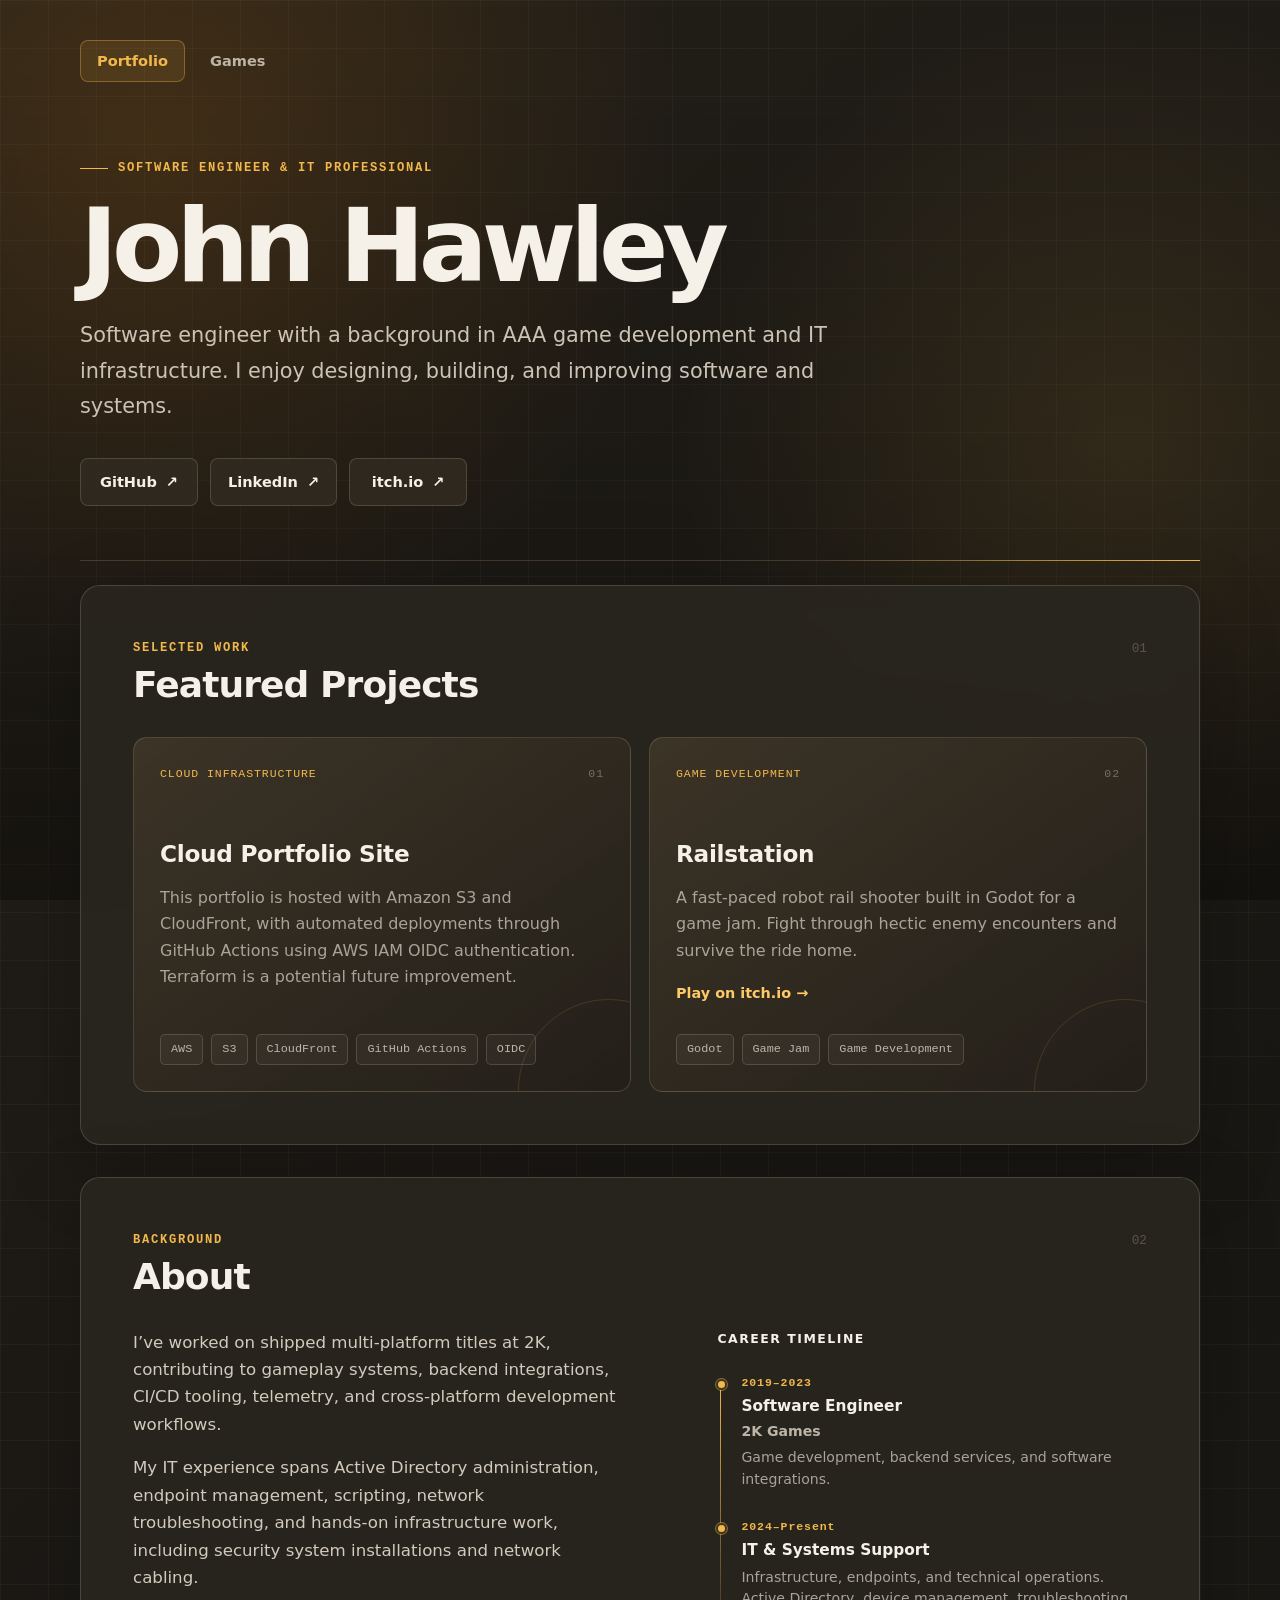
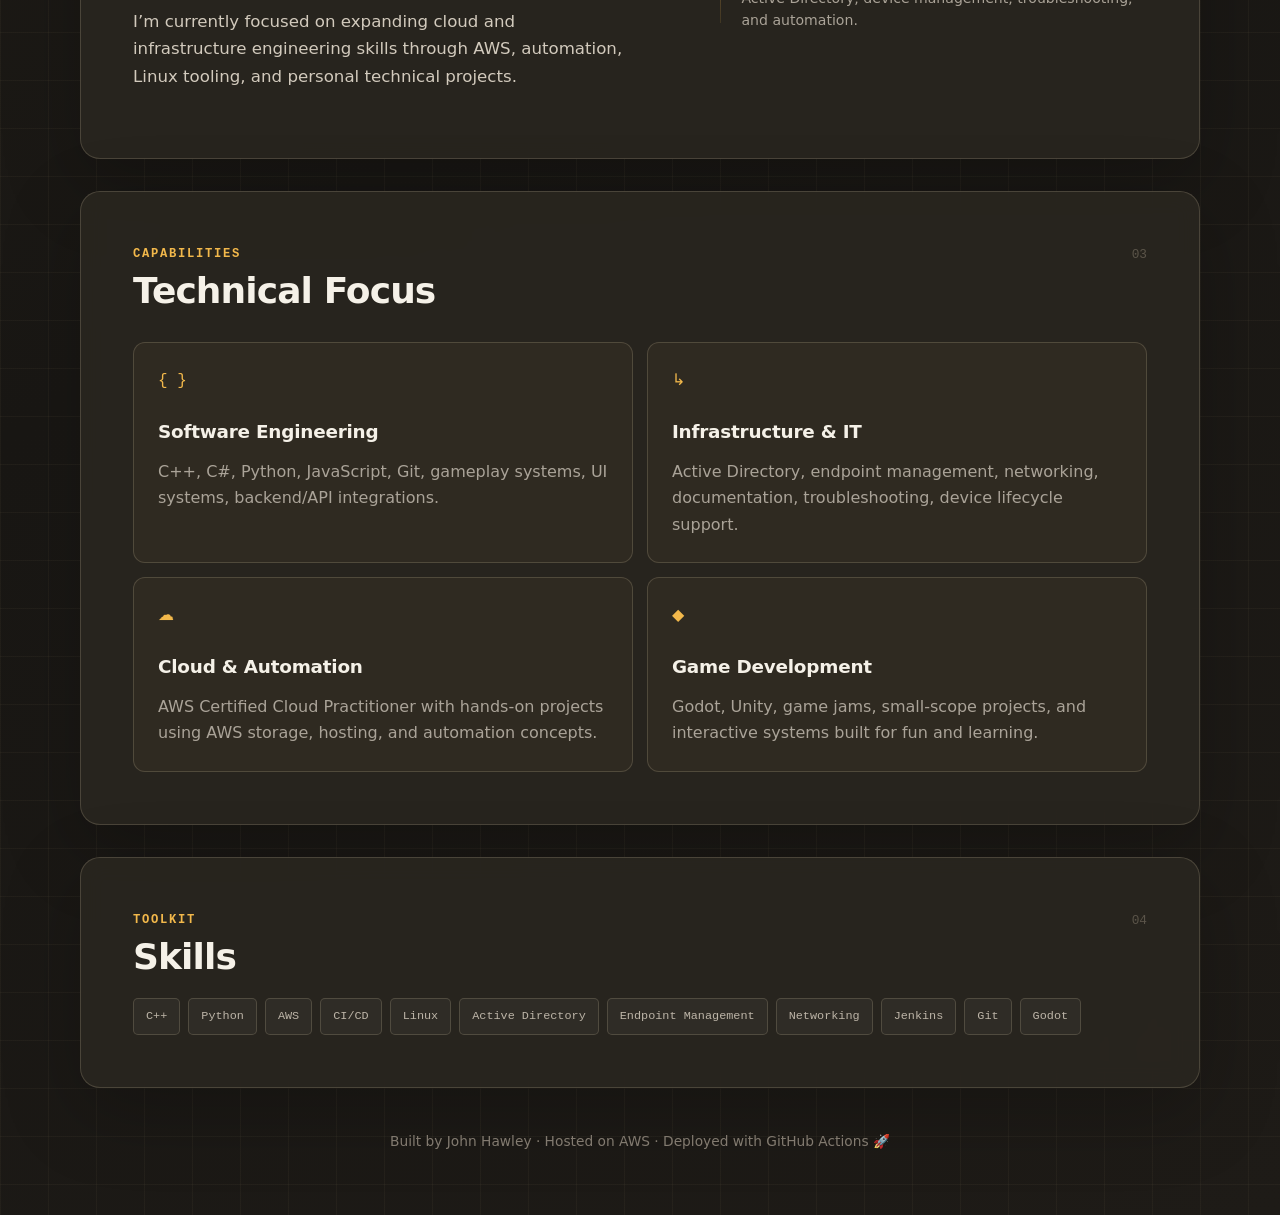
==== commit 8f75cbd2: "added games page" ====
--- a/site/index.html
+++ b/site/index.html
@@ -9,6 +9,10 @@
 </head>
 <body>
   <main class="page">
+    <nav class="site-nav" aria-label="Main navigation">
+      <a href="index.html" aria-current="page">Portfolio</a>
+      <a href="games.html">Games</a>
+    </nav>
     <header class="hero">
       <div class="hero-content">
         <div class="eyebrow"><span aria-hidden="true"></span> Software Engineer & IT Professional</div>
--- a/site/css/style.css
+++ b/site/css/style.css
@@ -334,6 +334,44 @@
 footer { padding: 42px 0 0; color: var(--text-footer); text-align: center; font-size: 0.86rem; }
 footer p { margin: 0; }
 
+/* Shared page navigation and game gallery */
+.site-nav { display: flex; flex-wrap: wrap; gap: 8px; }
+.site-nav a {
+  padding: 8px 16px;
+  border: 1px solid transparent;
+  border-radius: 8px;
+  color: var(--text-soft);
+  font-size: 0.91rem;
+  font-weight: 700;
+}
+.site-nav a:hover { color: var(--accent-hover); background: var(--accent-soft); }
+.site-nav a[aria-current="page"] { color: var(--accent); border-color: var(--border-bright); background: var(--accent-soft); }
+.games-hero { min-height: 340px; }
+.game-card { min-width: 0; }
+.game-card::after { pointer-events: none; }
+.game-media {
+  display: flex;
+  flex-direction: column;
+  align-items: center;
+  justify-content: center;
+  aspect-ratio: 16 / 9;
+  margin-bottom: 24px;
+  padding: 16px;
+  border: 1px dashed var(--border-bright);
+  border-radius: 8px;
+  background: var(--tag-bg);
+  text-align: center;
+}
+.game-media p { margin: 0; color: var(--muted); font-size: 0.85rem; }
+.game-media img { display: block; width: 100%; height: 100%; object-fit: cover; border-radius: inherit; }
+.game-media:has(img) { padding: 0; border-style: solid; overflow: hidden; }
+.game-card .project-topline { flex-wrap: wrap; gap: 8px; margin-bottom: 16px; }
+.game-card .actions { margin-top: 24px; }
+.game-card .button { position: relative; z-index: 1; font-family: inherit; }
+.button:disabled { color: var(--text-soft); cursor: not-allowed; }
+.button:disabled:hover { background: var(--button-bg); border-color: var(--border); transform: none; }
+.game-note { margin: 12px 0 0; color: var(--muted); font-size: 0.85rem; }
+
 @media (max-width: 820px) {
   .hero { min-height: auto; padding: 72px 0 52px; }
   .about-layout { grid-template-columns: 1fr; gap: 34px; }
